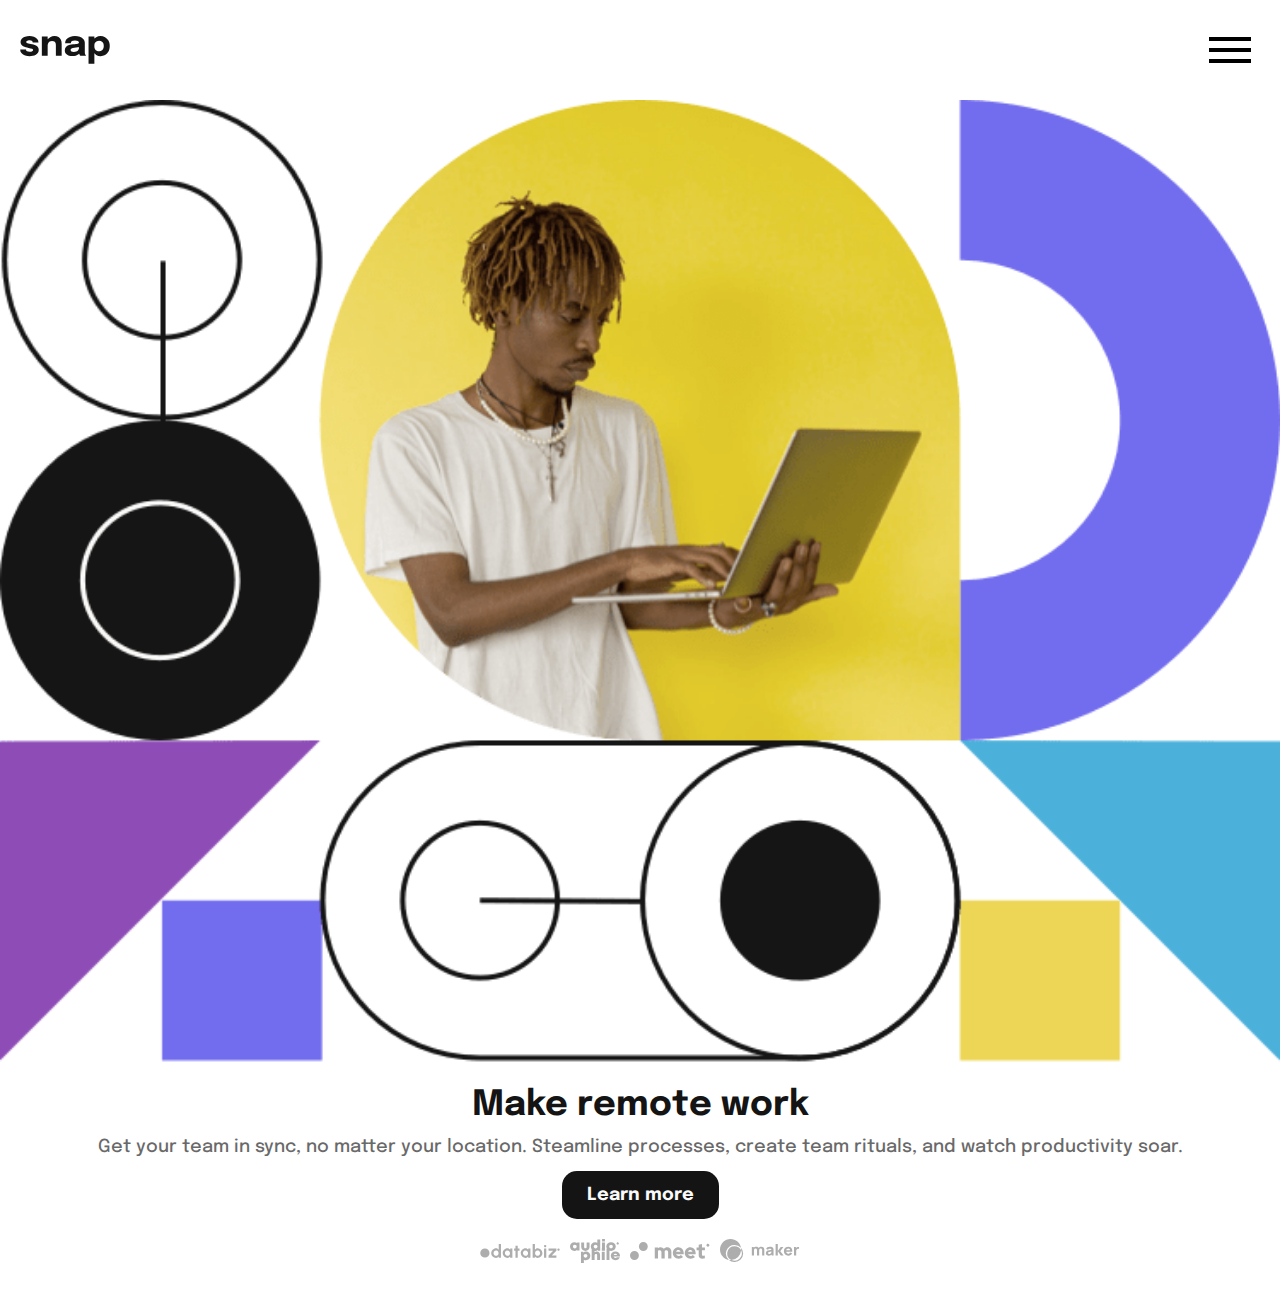
==== index.html @ 891a2e1d "Mobile teste" ====
<!DOCTYPE html>
<html lang="pt-br">
<head>
    <meta charset="UTF-8">
    <meta name="viewport" content="width=device-width, initial-scale=1.0">
    <title>Snap</title>
    <link rel="stylesheet" href="snap.css">
    <link rel="preconnect" href="https://fonts.googleapis.com">
    <link rel="preconnect" href="https://fonts.gstatic.com" crossorigin>
    <link href="https://fonts.googleapis.com/css2?family=Epilogue:ital,wght@0,400;0,500;0,600;0,700;0,800;0,900;1,200;1,300;1,400;1,500;1,600;1,700;1,900&display=swap" rel="stylesheet">
</head>
<body>
    <menu>
        <div class="shadow"></div>
        <div class="conteiner-menu">
            <div class="menu-dp">
                <button class="opt" id="fopen">Features <img src="Images/intro-section-with-dropdown-navigation-main/images/icon-arrow-down.svg" alt="" id="img-seta"></button>
                        <div class="menuop">
                            <div class="fopt">
                                <div><img src="Images/intro-section-with-dropdown-navigation-main/images/icon-todo.svg" alt="todo" class="fimg"></div>
                                <p>Todo List</p>
                            </div>
                            <div class="fopt">
                                <div><img src="Images/intro-section-with-dropdown-navigation-main/images/icon-calendar.svg" alt="todo" class="fimg"></div>
                                <p>Calendar</p>
                            </div>
                            <div class="fopt">
                                <div><img src="Images/intro-section-with-dropdown-navigation-main/images/icon-reminders.svg" alt="todo" class="fimg"></div>
                                <p>Reminders</p>
                            </div>
                            <div class="fopt">
                                <div><img src="Images/intro-section-with-dropdown-navigation-main/images/icon-planning.svg" alt="todo" class="fimg"></div>
                                <p>Planning</p>
                            </div>
                        </div>
                    
                <button class="opt" id="company">Company <img src="Images/intro-section-with-dropdown-navigation-main/images/icon-arrow-down.svg" alt=""  id="imgc"></button>
                        <div class="menuc">
                            <div class="copt">
                                <p>History</p>
                            </div>
                            <div class="copt">
                                <p>Our Team</p>
                            </div>
                            <div class="copt">
                                <p>Blog</p>
                            </div>
                        </div>


                <button class="opt">Careers</button>
                <button class="opt">About</button>
            </div>
            <div class="login">
                <button class="lg">Login</button>
                <button class="lg r">Register</button>
            </div>
        </div>
    </menu>
    <header>
        <div class="conteiner-logo">
            <img class="logo"src="Images/intro-section-with-dropdown-navigation-main/images/logo.svg" alt="Logo">
        </div>
        <button class="btn" onclick="ativar()" id="btn-menu">
            <span class="linha"></span>
            <span class="linha"></span>
            <span class="linha"></span>
        </button>
    </header>
    <main>
        <section class="image-center">
            <img class="hero" src="Images/intro-section-with-dropdown-navigation-main/images/image-hero-mobile.png" alt="Image-hero">
        </section>
        <div class="text-center">
            <h1>Make remote work</h1>
            <p>Get your team in sync, no matter your location. Steamline processes, create team rituals, and watch productivity soar.</p>
            <div><button class="more">Learn more</button></div>
        </div>
        <footer class="ft">
            <div class="emp"> <img class="img-final" src="Images/intro-section-with-dropdown-navigation-main/images/client-databiz.svg" alt=""></div>
            <div class="emp"><img class="img-final p" src="Images/intro-section-with-dropdown-navigation-main/images/client-audiophile.svg" alt=""></div>
            <div class="emp"><img class="img-final" src="Images/intro-section-with-dropdown-navigation-main/images/client-meet.svg" alt=""></div>
            <div class="emp"><img class="img-final" src="Images/intro-section-with-dropdown-navigation-main/images/client-maker.svg" alt=""></div>
        </footer>
    </main>
    

   

    <script src="js.js"></script>
</body>
</html>
---- snap.css ----
@charset "UTF-8";

*{
    padding: 0;
    margin: 0;
    font-family: 'Epilogue', sans-serif;
}

:root{
    --cor0: hsl(0, 0%, 98%);
    --cor1: hsl(0, 0%, 41%);
    --cor2: hsl(0, 0%, 8%);
}

/**Header**/

header{
    padding: 20px;
    display: flex;
    justify-content: space-between;
}

.conteiner-logo{
    display: flex;
    align-items: center;
    justify-content: center;
}

.logo{
    width: 90px;
}


.btn{
    z-index: 99;
    width: 60px;
    height: 60px;
    border: 4px solid transparent;
    border-radius: 20px;
    background: transparent;
    cursor: pointer;
}



menu{
    display: flex;
    z-index: 9;
    position: fixed;
    height: 100%;
    width: 100%;
    background-color: transparent;
    clip-path: circle(100px at 105% -17%);
    transition: 1s ease-out;
    
}

.linha{
    width: 80%;
    height: 4px;
    background-color: black;
    display: block;
    margin: 7px auto;
    transform-origin: center;
    transition: 0.2s;
}

.navatc{
    clip-path:  circle(1500px at 90% -15%);
}

button.ativar .linha:nth-child(1){
    transform: translateY(11px) rotate(-45deg);
    background-color: var(--cor1);
}

button.ativar .linha:nth-child(2){
    width: 0;
}

button.ativar .linha:nth-child(3){
    background-color: var(--cor1);
    transform: translateY(-12px) rotate(45deg);
}


/**Header**/

/***Menu***/

.shadow{
    background-color: rgba(0, 0, 0, 0.575);
    width: 40%;
    height: 100%;
}

.conteiner-menu{
    width: 60%;
    height: 100%;
    background-color: white;
    display: flex;
    flex-direction: column;
    padding-top: 110px;
    padding-inline: 20px;
}

 
.opt{
    display: flex;
    align-items: center;
    gap: 5px;
    background-color: transparent;
    color: var(--cor1);
    font-size: 20px;
    border: 0;
    font-weight: 500;
    margin-bottom: 10px;
    cursor: pointer;
}




.login{
    margin-top: 20px;
    display: flex;
    flex-direction: column;
    justify-content: center;
    align-items: center;
    gap: 5px;
}

.lg{
    padding: 10px;
    width: 100%;
    font-size: 20px;
    border: 0px;
    font-weight: 500;
    color: var(--cor1);
    background-color: transparent;
    border-radius: 15px;
    transition: 0.1s;
}

.r{
    border: 1px solid var(--cor1);
}

.lg:active{
    box-shadow: 0px 0px 20px rgba(0, 0, 0, 0.5);
}

.fopen{
    flex-direction: column;
    padding-inline: 30px;
    gap: 20px;
    display: none;  
    
}

.foact{
    opacity: 1 !important;
    transform: translateY(0)!important;
}

.fopt{
    display: flex;
    gap: 15px;
    align-items: center;
    opacity: 0;
    transform: translateY(20px);
    transition: opacity 0.5s, transform 0.5s;
    cursor: pointer;
}

.fopt:nth-child(4) { transition-delay: 0.1s; }
.fopt:nth-child(3) { transition-delay: 0.2s; }
.fopt:nth-child(2) { transition-delay: 0.4s; }
.fopt:nth-child(1) { transition-delay: 0.6s; }


.foact:nth-child(1) { transition-delay: 0.2s!important; }
.foact:nth-child(2) { transition-delay: 0.4s!important; }
.foact:nth-child(3) { transition-delay: 0.6s!important; }
.foact:nth-child(4) { transition-delay: 0.8s!important; }

.menuop{
    display: flex;
    flex-direction: column;
    gap: 10px;
    height: 0;
    overflow: hidden;
    flex-wrap: nowrap;
    padding-left: 20px;
    transition: all 1.2s ease-in-out;
}
.menuop.menuopen{
    margin-block: 10px;
    height: 150px!important;
    transition: all 1.5s ease-out;
   
}

.fopt > p{
    margin: 0;
    cursor: pointer;
}

.fimg{
    width: 23px;
    cursor: pointer;
}



/****Company****/

.menuc{
    display: flex;
    flex-direction: column;
    gap: 10px;
    height: 0;
    overflow: hidden;
    flex-wrap: nowrap;
    padding-left: 20px;
    transition: all 0.8s ease-in-out;
}

.menuc.menucop{
    margin: 15px 0px 5px 0px !important;
    height: 90px!important;
    transition: all 1.5s ease-out;
}

.copt{
    display: flex;
    gap: 15px;
    align-items: center;
    opacity: 0;
    transform: translateY(20px);
    transition: opacity 0.5s, transform 0.5s;
}

.coptac{
    opacity: 1 !important;
    transform: translateY(0)!important;
}

.copt > p{
    margin: 0;
    cursor: pointer;
}

.copt:nth-child(4) { transition-delay: 0.1s; }
.copt:nth-child(2) { transition-delay: 0.2s; }
.copt:nth-child(1) { transition-delay: 0.4s; }



/****Company****/
/***Menu***/



/*Main*/

main{
    width: 100%;
    height: 100%;
    display: flex;
    flex-direction: column;
}

.image-center{
    width: 100%;
}


.hero{
    width: 100%;
}

.text-center{
    display: flex;
    flex-direction: column;
    align-items: center;
    padding: 20px;
}

h1{
    font-family: 'Epilogue', sans-serif;
    font-size: 35px;
    font-weight: 700;
    color: var(--cor2);
    margin-bottom: 15px;
}

p{
    color: var(--cor1);
    font-size: 18px;
    text-align: center;
    margin-bottom: 15px;
    font-weight: 500;
}

.more{
    display: flex;
    align-items: center;
    justify-content: center;
    color: var(--cor0);
    background-color: var(--cor2);
    font-size: 18px;
    border: 0;
    border-radius: 15px;
    padding: 15px 25px;
    font-weight: 700;
    transition: 0.2s;
}

.more:active{
    color: var(--cor2);
    background-color: #726CEE;
    box-shadow: 0px 0px 20px rgba(0, 0, 0, 0.582);
}

footer{
    width: 100%;
    align-items: center;
    justify-content: center;
    display: flex;
    flex-direction: row;
    margin-bottom: 25px;
    gap: 10px;
}

.p{
    width: 50px !important;
}

.img-final{
    width: 80px;
}   

/*Main*/
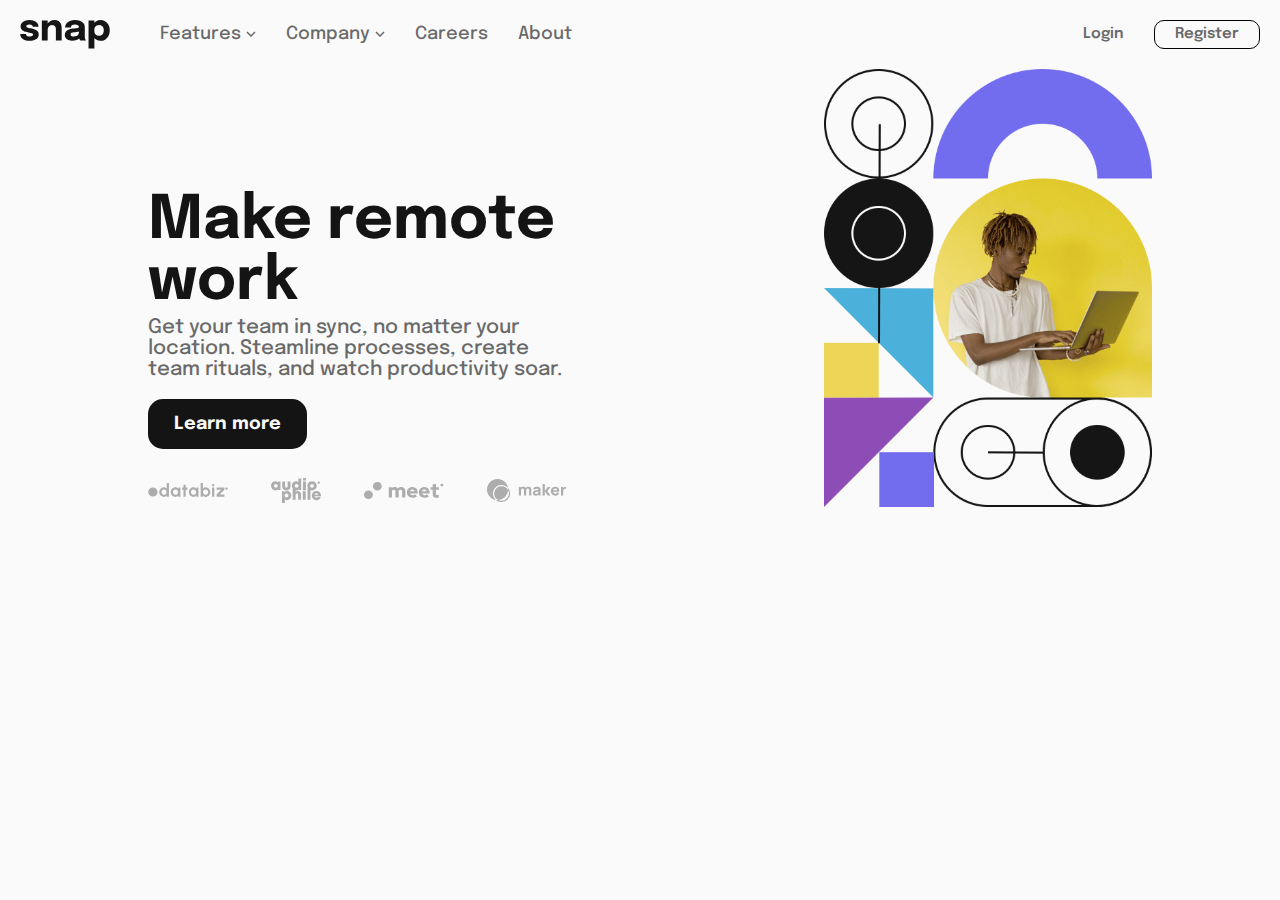
==== commit 3baf35cb: "Desktop teste" ====
--- a/index.html
+++ b/index.html
@@ -5,6 +5,7 @@
     <meta name="viewport" content="width=device-width, initial-scale=1.0">
     <title>Snap</title>
     <link rel="stylesheet" href="snap.css">
+    <link rel="stylesheet" href="snapr.css">
     <link rel="preconnect" href="https://fonts.googleapis.com">
     <link rel="preconnect" href="https://fonts.gstatic.com" crossorigin>
     <link href="https://fonts.googleapis.com/css2?family=Epilogue:ital,wght@0,400;0,500;0,600;0,700;0,800;0,900;1,200;1,300;1,400;1,500;1,600;1,700;1,900&display=swap" rel="stylesheet">
@@ -60,28 +61,58 @@
     <header>
         <div class="conteiner-logo">
             <img class="logo"src="Images/intro-section-with-dropdown-navigation-main/images/logo.svg" alt="Logo">
+            <div class="menu-desk">
+                <div class="deskopt">
+                    Features <img src="Images/intro-section-with-dropdown-navigation-main/images/icon-arrow-down.svg" alt="arrow" class="imgdesk">  
+                </div>
+                <div class="menu-desk-opts" id="fdesk">
+                    <button class="opt-desk f"> <img src="Images/intro-section-with-dropdown-navigation-main/images/icon-todo.svg" alt=""> Todo List</button>
+                    <button class="opt-desk f"> <img src="Images/intro-section-with-dropdown-navigation-main/images/icon-calendar.svg" alt=""> Calendar</button>
+                    <button class="opt-desk f"> <img src="Images/intro-section-with-dropdown-navigation-main/images/icon-reminders.svg" alt=""> Reminders</button>
+                    <button class="opt-desk f"> <img src="Images/intro-section-with-dropdown-navigation-main/images/icon-planning.svg" alt=""> Planning</button>
+                </div>
+                <div class="deskopt" id="deskcompany">Company 
+                    <img src="Images/intro-section-with-dropdown-navigation-main/images/icon-arrow-down.svg" id="imgCD" alt="">
+                </div>
+                <div class="menu-desk-opts" id="companydesk">
+                    <button class="opt-desk c">History</button>
+                    <button class="opt-desk c">Our Team</button>
+                    <button class="opt-desk c">Blog</button>
+                </div>
+                <div class="deskopt">Careers</div>
+                <div class="deskopt">About</div>
+            </div>
         </div>
         <button class="btn" onclick="ativar()" id="btn-menu">
             <span class="linha"></span>
             <span class="linha"></span>
             <span class="linha"></span>
         </button>
+        <div class="lgdesk">
+            <button class="lgopt" id="lgs">Login</button>
+            <button class="lgopt" id="rgs">Register</button>
+        </div>
     </header>
-    <main>
+    <main id="main">
         <section class="image-center">
-            <img class="hero" src="Images/intro-section-with-dropdown-navigation-main/images/image-hero-mobile.png" alt="Image-hero">
+            <picture>
+                <source media="(max-width:944px)" class="hero" srcset="Images/intro-section-with-dropdown-navigation-main/images/image-hero-mobile.png">
+                <img src="Images/intro-section-with-dropdown-navigation-main/images/image-hero-desktop.png" alt="Flowers" class="hero">
+            </picture>
+
         </section>
         <div class="text-center">
             <h1>Make remote work</h1>
             <p>Get your team in sync, no matter your location. Steamline processes, create team rituals, and watch productivity soar.</p>
-            <div><button class="more">Learn more</button></div>
+            <div><button class="more">Learn more</button>            
+            </div>
+            <footer class="ft">
+                <div class="emp"> <img class="img-final" src="Images/intro-section-with-dropdown-navigation-main/images/client-databiz.svg" alt=""></div>
+                <div class="emp"><img class="img-final p" src="Images/intro-section-with-dropdown-navigation-main/images/client-audiophile.svg" alt=""></div>
+                <div class="emp"><img class="img-final" src="Images/intro-section-with-dropdown-navigation-main/images/client-meet.svg" alt=""></div>
+                <div class="emp"><img class="img-final" src="Images/intro-section-with-dropdown-navigation-main/images/client-maker.svg" alt=""></div>
+            </footer>
         </div>
-        <footer class="ft">
-            <div class="emp"> <img class="img-final" src="Images/intro-section-with-dropdown-navigation-main/images/client-databiz.svg" alt=""></div>
-            <div class="emp"><img class="img-final p" src="Images/intro-section-with-dropdown-navigation-main/images/client-audiophile.svg" alt=""></div>
-            <div class="emp"><img class="img-final" src="Images/intro-section-with-dropdown-navigation-main/images/client-meet.svg" alt=""></div>
-            <div class="emp"><img class="img-final" src="Images/intro-section-with-dropdown-navigation-main/images/client-maker.svg" alt=""></div>
-        </footer>
     </main>
     
 
--- a/snap.css
+++ b/snap.css
@@ -12,9 +12,16 @@
     --cor2: hsl(0, 0%, 8%);
 }
 
+
+
 /**Header**/
 
+body{
+    background-color: var(--cor0);
+}
+
 header{
+    position: relative;
     padding: 20px;
     display: flex;
     justify-content: space-between;
@@ -29,7 +36,6 @@
 .logo{
     width: 90px;
 }
-
 
 .btn{
     z-index: 99;
@@ -52,7 +58,6 @@
     background-color: transparent;
     clip-path: circle(100px at 105% -17%);
     transition: 1s ease-out;
-    
 }
 
 .linha{
@@ -90,18 +95,18 @@
 
 .shadow{
     background-color: rgba(0, 0, 0, 0.575);
+    min-height: 100%;
     width: 40%;
-    height: 100%;
 }
 
 .conteiner-menu{
     width: 60%;
-    height: 100%;
     background-color: white;
     display: flex;
     flex-direction: column;
     padding-top: 110px;
     padding-inline: 20px;
+    overflow-y: auto;
 }
 
  
@@ -119,8 +124,6 @@
 }
 
 
-
-
 .login{
     margin-top: 20px;
     display: flex;
@@ -128,6 +131,7 @@
     justify-content: center;
     align-items: center;
     gap: 5px;
+    padding-bottom: 25px;
 }
 
 .lg{
@@ -269,6 +273,11 @@
     height: 100%;
     display: flex;
     flex-direction: column;
+    overflow: hidden;
+}
+
+.maindown{
+    height: calc(100vh - 100px)!important;
 }
 
 .image-center{
@@ -310,10 +319,12 @@
     color: var(--cor0);
     background-color: var(--cor2);
     font-size: 18px;
-    border: 0;
+    border: 1px solid transparent;
     border-radius: 15px;
     padding: 15px 25px;
     font-weight: 700;
+    cursor: pointer;
+
     transition: 0.2s;
 }
 
@@ -329,7 +340,7 @@
     justify-content: center;
     display: flex;
     flex-direction: row;
-    margin-bottom: 25px;
+    margin-block: 25px;
     gap: 10px;
 }
 
@@ -341,5 +352,113 @@
     width: 80px;
 }   
 
+.menu-desk{
+    display: none;
+    margin-left: 50px;
+    justify-content: center;
+    align-items: center;
+    gap: 30px;
+    position: relative;
+}
+
+.deskopt{
+    position: relative;
+    display: flex;
+    align-items: center;
+    gap: 5px;
+    background-color: transparent;
+    color: var(--cor1);
+    font-size: 18px;
+    border: 0;
+    font-weight: 500;
+    cursor: pointer;
+}
+
+.deskopt:hover{
+    color: var(--cor2);
+}
+
+.menu-desk-opts{
+    margin-top: 0px;
+    position: absolute;
+    top: 100%;
+    margin-top: 15px;
+    flex-direction: column;
+    background-color: white;
+    border-radius: 5px;
+    gap: 15px;
+    box-shadow: 0px 0px 15px rgba(0, 0, 0, 0.199);
+    overflow: hidden;
+    opacity: 0;
+    transform: translateY(100px);
+    display: flex;
+    transition: all 0.5s ease-out;
+    padding: 15px;
+    width: 96px;
+}
+
+#fdesk{
+    left: -18px;
+}
+
+.deskon{
+    display: flex;
+    justify-content: start;
+    opacity: 1;
+    transform: translateY(0px);
+    align-items: center;
+    justify-content: start;
+    transition: all 0.5s ease-out;
+}
+
+
+.opt-desk{
+    width: 100%;
+    display: flex;
+    align-items: center;
+    justify-content: start;
+    gap: 10px;
+    background-color: transparent;
+    border: 0;
+    padding: 5px;
+    cursor: pointer;
+    pointer-events: none;
+}
+
+.opt-desk-active{
+    pointer-events: all;
+}
+
+
+#companydesk{
+    width: 70px;
+    padding-bottom: 20px;
+    left: 120px;
+}
+
+.lgdesk{
+    display: none;
+}
+
+.lgopt{
+    background-color: transparent;
+    border: 0;
+    padding: 0px 20px;
+    border-radius: 10px;
+    font-size: 15px;
+    font-weight: 600;
+    color: var(--cor1);
+    cursor: pointer;
+}
+
+#rgs{
+    border: 1px solid black;
+}
+
+.lgopt:hover{
+    box-shadow: 0px 0px 5px rgba(0, 0, 0, 0.404);
+}
+
+
 /*Main*/
 
--- a/snapr.css
+++ b/snapr.css
@@ -0,0 +1,87 @@
+@charset "UTF-8";
+
+@media screen and (orientation: landscape) and (max-width: 944px) and (max-height: 430px){
+   .conteiner-menu{
+        padding-top: 80px;
+   }
+
+   .login{
+        margin-top: 0px;
+   }
+}
+
+
+
+@media screen and (min-width: 944px) and (min-height: 430px){
+   main{
+        width: 80%;
+        margin: auto;
+        gap: 200px;
+        flex-direction: row;
+        
+   }
+
+   .image-center{
+        order: 2;
+        display: flex;
+        align-items: end;
+        
+   }
+
+   .image-center > picture{
+        display: flex;
+        align-items: center;
+        justify-content: center;
+    }
+
+   .text-center{
+        order: 1;
+        margin-top: 10%;
+        align-items: start;
+        justify-content: space-between;
+        padding-bottom: 0px;
+   }
+
+   .text-center > h1{
+        font-size: 60px;
+        margin-bottom: 0px;
+    }
+
+    .text-center > p{
+        font-size: 20px;
+        text-align: start;
+    }
+
+    footer{
+        margin-bottom: 0px;
+        justify-content: space-between;
+    }
+
+   .hero{
+        width: 90%;
+   }
+
+   .more:hover{
+        border: 1px solid var(--cor2);
+        background-color: var(--cor3);
+        color: var(--cor2);
+   }
+
+   .btn{
+    display: none;
+   }
+
+   .menu-desk{
+      display: flex;
+    
+    }
+
+    .lgdesk{
+          display: flex;
+          flex-direction: row;
+          gap: 10px;
+     }   
+
+}
+
+
